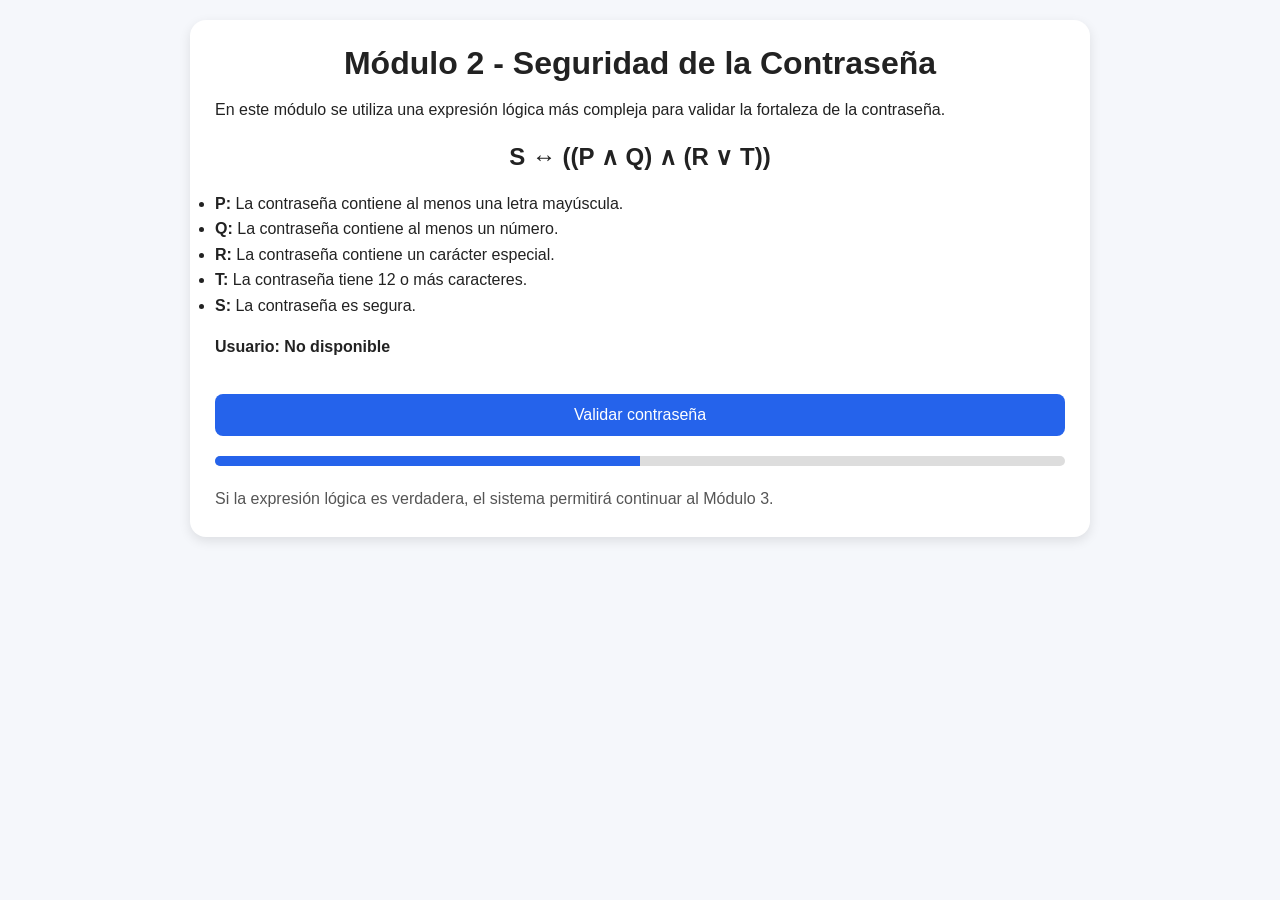
==== modulo2.html @ c3ec7e9c "nueva pag 4 modulo" ====
<!DOCTYPE html>
<html lang="es">
<head>
<meta charset="UTF-8">
<meta name="viewport" content="width=device-width, initial-scale=1.0">
<title>Módulo 2 - Seguridad de la Contraseña</title>
<link rel="stylesheet" href="style.css">
</head>
<body>

<div class="container">
  <div class="card">

    <h1>Módulo 2 - Seguridad de la Contraseña</h1>

    <p>En este módulo se utiliza una expresión lógica más compleja para validar la fortaleza de la contraseña.</p>

    <div class="expresion">
      S ↔ ((P ∧ Q) ∧ (R ∨ T))
    </div>

    <ul>
      <li><strong>P:</strong> La contraseña contiene al menos una letra mayúscula.</li>
      <li><strong>Q:</strong> La contraseña contiene al menos un número.</li>
      <li><strong>R:</strong> La contraseña contiene un carácter especial.</li>
      <li><strong>T:</strong> La contraseña tiene 12 o más caracteres.</li>
      <li><strong>S:</strong> La contraseña es segura.</li>
    </ul>

    <p class="usuario">
      Usuario: <span id="correo"></span>
    </p>

    <button onclick="validarModulo2()">
      Validar contraseña
    </button>

    <div id="resultado"></div>

    <div class="progreso">
      <div style="width:50%"></div>
    </div>

    <p class="info">
      Si la expresión lógica es verdadera, el sistema permitirá continuar al Módulo 3.
    </p>

  </div>
</div>

<script src="script.js"></script>
<script>
document.getElementById("correo").textContent =
localStorage.getItem("correo") || "No disponible";
</script>

</body>
</html>
---- style.css ----
/* ===== Estilos generales ===== */
*{
    margin:0;
    padding:0;
    box-sizing:border-box;
    font-family:Arial,Helvetica,sans-serif;
}

body{
    background:#f5f7fb;
    padding:20px;
    color:#222;
}

.container{
    max-width:900px;
    margin:auto;
}

.card{
    background:#fff;
    padding:25px;
    border-radius:16px;
    box-shadow:0 4px 12px rgba(0,0,0,.10);
    margin-bottom:20px;
}

h1,h2{
    text-align:center;
    margin-bottom:15px;
}

p,li{
    line-height:1.6;
}

.expresion{
    text-align:center;
    font-size:24px;
    font-weight:bold;
    margin:20px 0;
}

label{
    display:block;
    margin-top:15px;
    font-weight:bold;
}

input,select{
    width:100%;
    padding:10px;
    margin-top:6px;
    border:1px solid #ccc;
    border-radius:8px;
    font-size:15px;
}

.checkbox{
    display:flex;
    align-items:center;
    gap:10px;
    margin-top:18px;
}

.checkbox input{
    width:auto;
}

button{
    width:100%;
    padding:12px;
    margin-top:20px;
    border:none;
    border-radius:8px;
    background:#2563eb;
    color:#fff;
    font-size:16px;
    cursor:pointer;
    transition:.25s;
}

button:hover{
    background:#1d4ed8;
}

/* ===== Tabla ===== */

.tabla{
    width:100%;
    margin-top:20px;
    border-collapse:separate;
    border-spacing:0;
    border-radius:16px;
    overflow:hidden;
    box-shadow:0 3px 8px rgba(0,0,0,.08);
}

.tabla th,
.tabla td{
    padding:12px;
    text-align:center;
    border:1px solid #ddd;
}

.tabla th{
    font-weight:bold;
}

.tabla tr:first-child th:first-child{
    border-top-left-radius:16px;
}

.tabla tr:first-child th:last-child{
    border-top-right-radius:16px;
}

.tabla tr:last-child td:first-child{
    border-bottom-left-radius:16px;
}

.tabla tr:last-child td:last-child{
    border-bottom-right-radius:16px;
}

/* Resultado verdadero */

.tabla-aprobada{
    border:2px solid #86efac;
}

.tabla-aprobada th,
.tabla-aprobada td{
    background:#f0fdf4;
}

/* Resultado falso */

.tabla-rechazada{
    border:2px solid #fca5a5;
}

.tabla-rechazada th,
.tabla-rechazada td{
    background:#fef2f2;
}

/* Información */

.info{
    margin-top:15px;
    color:#555;
}

.usuario{
    margin:15px 0;
    font-weight:bold;
}

.progreso{
    width:100%;
    height:10px;
    background:#ddd;
    border-radius:8px;
    overflow:hidden;
    margin:20px 0;
}

.progreso div{
    height:100%;
    background:#2563eb;
    transition:width .4s;
}

.resumen{
    background:#f8fafc;
    border-left:5px solid #2563eb;
    padding:15px;
    border-radius:10px;
    margin-top:20px;
}

@media(max-width:600px){
    .card{
        padding:18px;
    }

    .expresion{
        font-size:20px;
    }

    .tabla th,
    .tabla td{
        padding:8px;
        font-size:14px;
    }
}
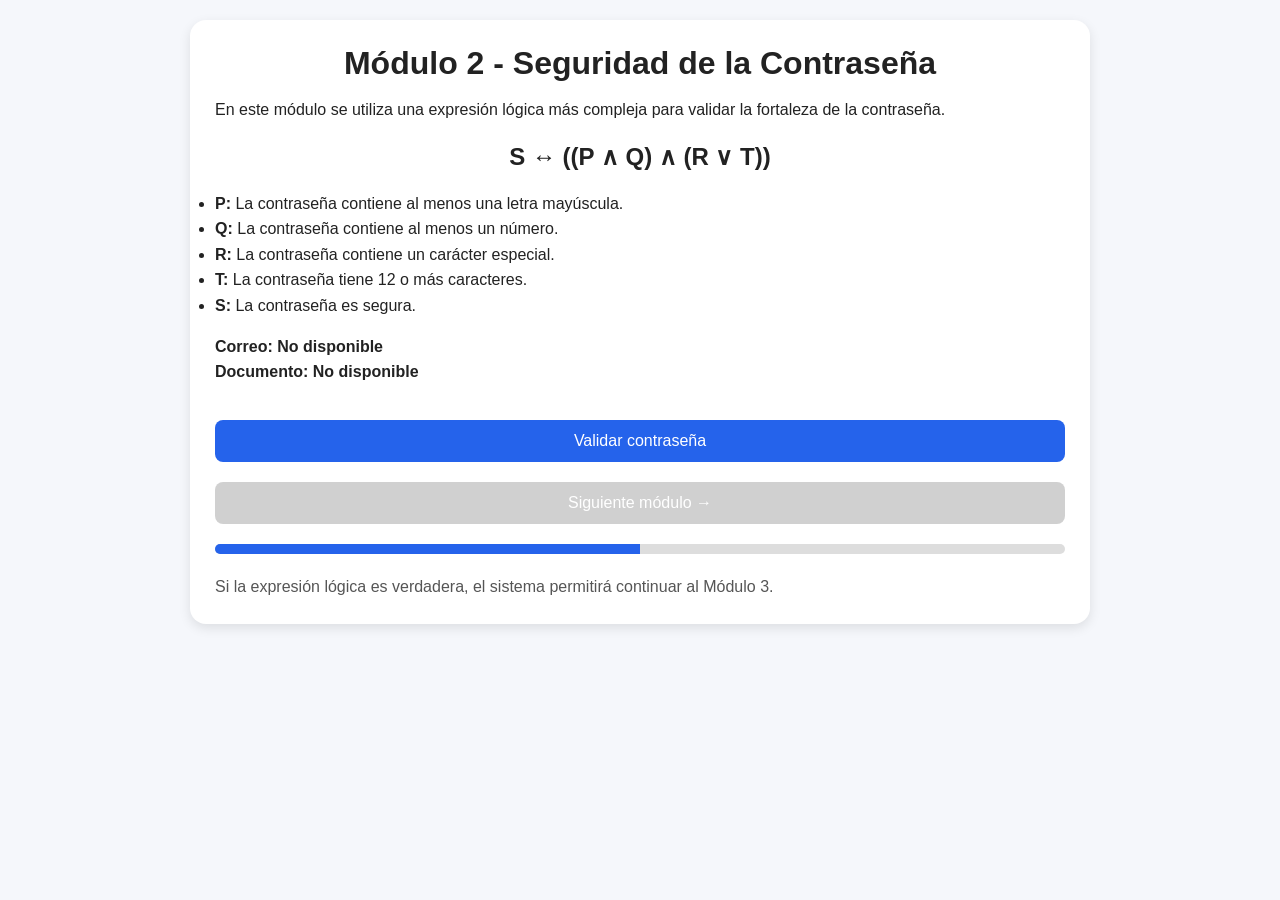
==== commit 11aab314: "cambios en todo jaja" ====
--- a/modulo2.html
+++ b/modulo2.html
@@ -28,11 +28,19 @@
     </ul>
 
     <p class="usuario">
-      Usuario: <span id="correo"></span>
+        Correo: <span id="correo"></span><br>
+        Documento: <span id="documento"></span>
     </p>
 
     <button onclick="validarModulo2()">
-      Validar contraseña
+        Validar contraseña
+    </button>
+
+    <button
+        id="btnModulo3"
+        onclick="window.location.href='modulo3.html'"
+        disabled>
+        Siguiente módulo →
     </button>
 
     <div id="resultado"></div>
@@ -51,7 +59,10 @@
 <script src="script.js"></script>
 <script>
 document.getElementById("correo").textContent =
-localStorage.getItem("correo") || "No disponible";
+    localStorage.getItem("correo") || "No disponible";
+
+document.getElementById("documento").textContent =
+    localStorage.getItem("documento") || "No disponible";
 </script>
 
 </body>
--- a/style.css
+++ b/style.css
@@ -80,6 +80,16 @@
     transition:.25s;
 }
 
+button:disabled{
+
+    background:#bdbdbd;
+
+    cursor:not-allowed;
+
+    opacity:.7;
+
+}
+
 button:hover{
     background:#1d4ed8;
 }
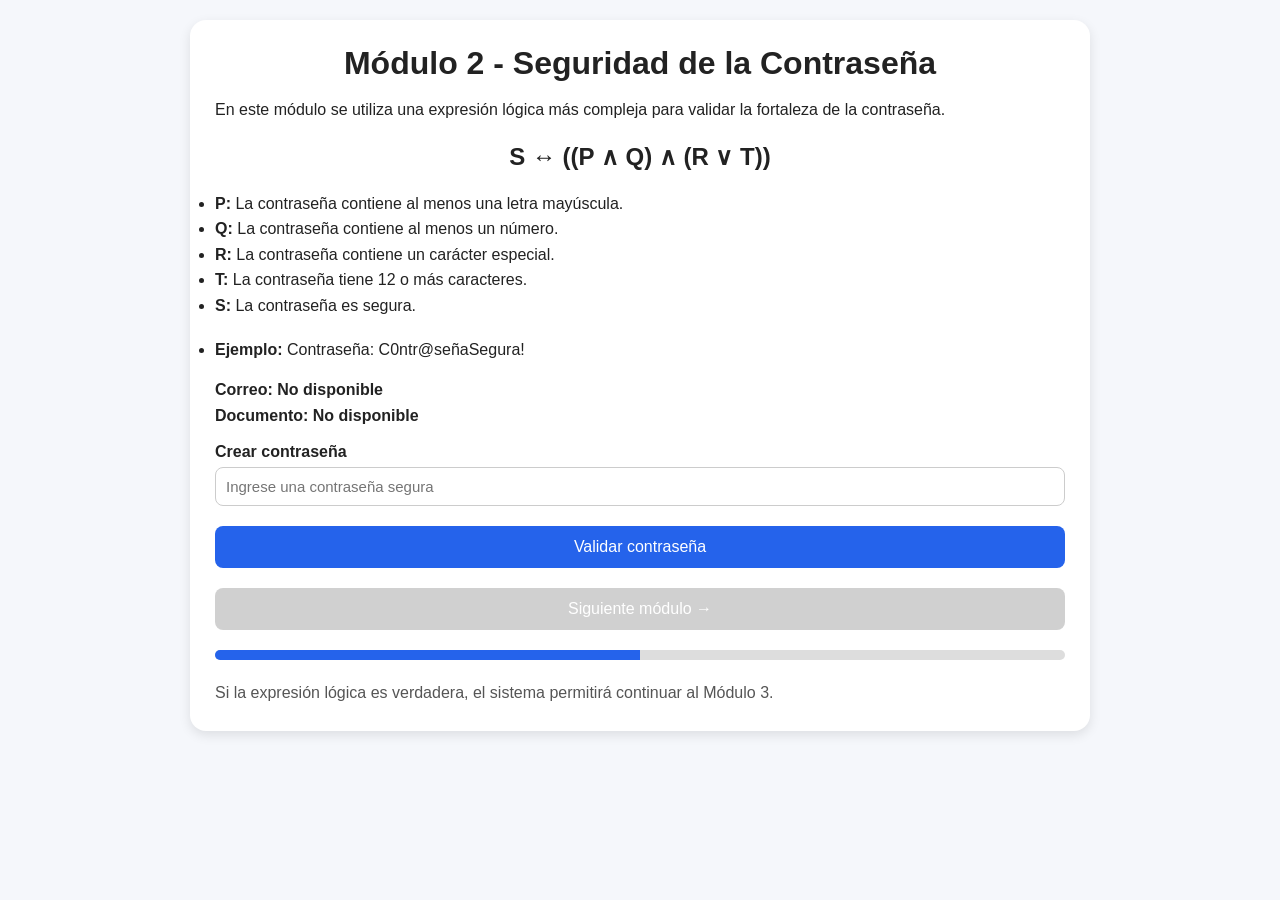
==== commit 458bfcd8: "ejemplo contraseña" ====
--- a/modulo2.html
+++ b/modulo2.html
@@ -25,12 +25,20 @@
       <li><strong>R:</strong> La contraseña contiene un carácter especial.</li>
       <li><strong>T:</strong> La contraseña tiene 12 o más caracteres.</li>
       <li><strong>S:</strong> La contraseña es segura.</li>
+      <br>
+      <li><strong>Ejemplo:</strong> Contraseña: C0ntr@señaSegura!</li>
     </ul>
 
     <p class="usuario">
         Correo: <span id="correo"></span><br>
         Documento: <span id="documento"></span>
     </p>
+
+    <label for="password">Crear contraseña</label>
+    <input
+        id="password"
+        type="password"
+        placeholder="Ingrese una contraseña segura">
 
     <button onclick="validarModulo2()">
         Validar contraseña
